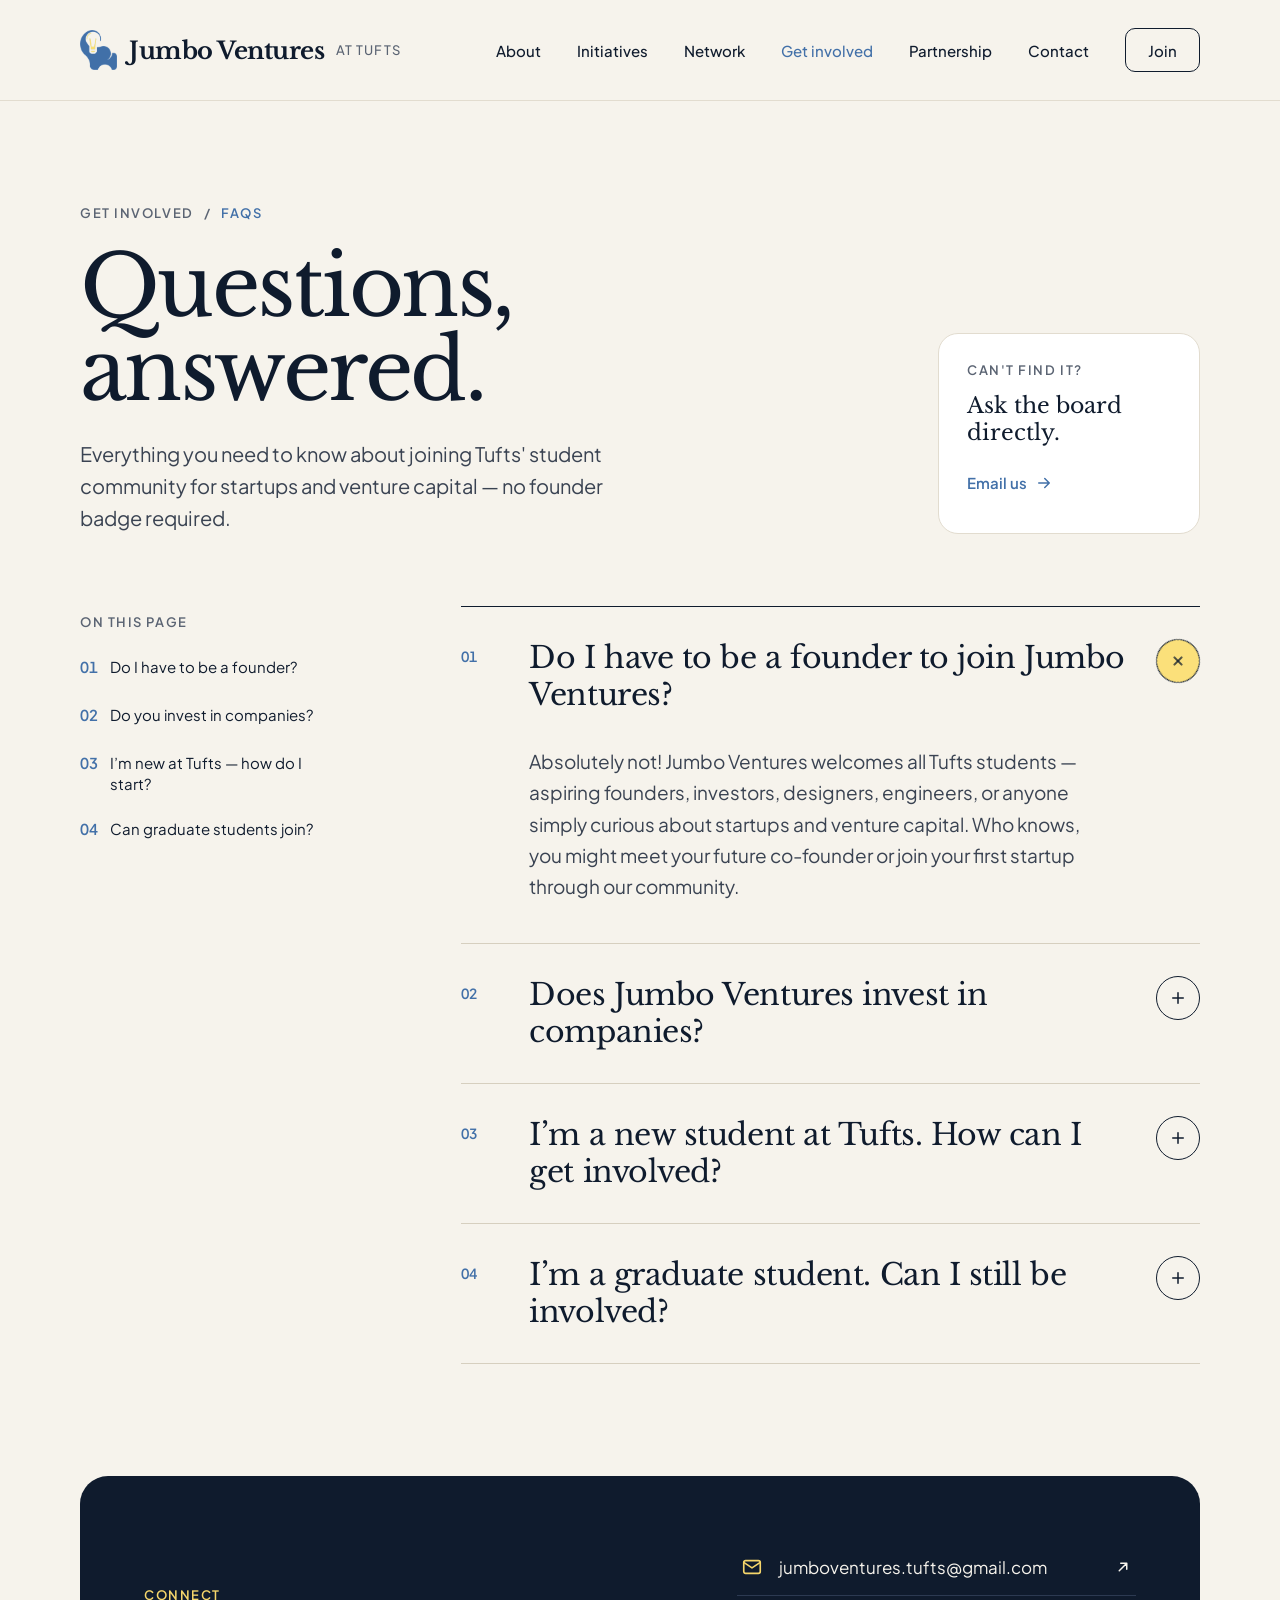
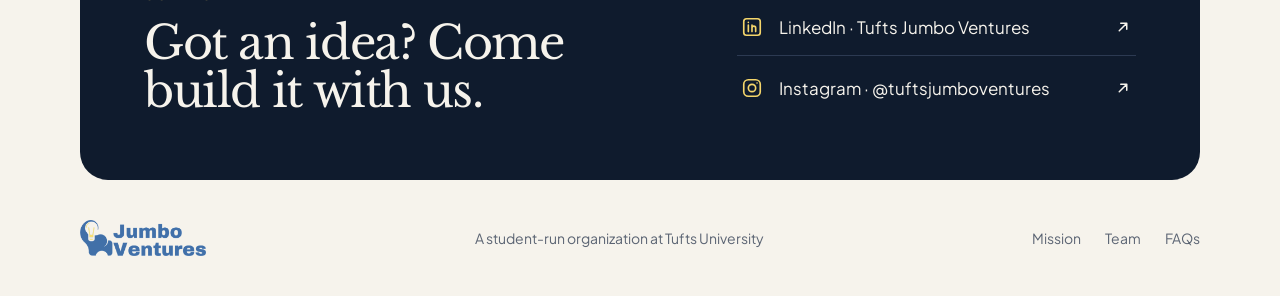
==== faq.html @ 6f0d740e "Launch redesigned Jumbo Ventures site Animated home page with the Tufts landscape hero, FAQ page and" ====
<!doctype html>
<html lang="en">
<head>
<meta charset="utf-8">
<meta name="viewport" content="width=device-width, initial-scale=1">
<title>FAQs — Jumbo Ventures</title>
<meta name="description" content="Answers to common questions about joining Jumbo Ventures at Tufts.">
<link rel="icon" type="image/png" href="assets/jv-mark.png">
<link rel="preconnect" href="https://fonts.googleapis.com">
<link rel="preconnect" href="https://fonts.gstatic.com" crossorigin>
<link rel="stylesheet" href="https://fonts.googleapis.com/css2?family=Libre+Baskerville:ital,wght@0,400;0,700;1,400&family=Plus+Jakarta+Sans:wght@400;500;600;700&display=swap">
<link rel="stylesheet" href="assets/styles.css">
</head>
<body>

<header class="site-header ruled">
<a class="brand" href="index.html"><img src="assets/jv-mark.png" alt="" width="37" height="40"><span class="brand-name">Jumbo Ventures</span><span class="brand-tag">at Tufts</span></a>
<button class="menu-btn" type="button" aria-label="Menu" aria-expanded="false" aria-controls="site-nav"><svg width="20" height="20" viewBox="0 0 24 24" fill="none" stroke="currentColor" stroke-width="2" stroke-linecap="round" aria-hidden="true"><path d="M4 8h16M4 16h16"/></svg></button>
<nav class="nav" id="site-nav" aria-label="Primary">
<a href="https://www.jumboventurestufts.org/about/mission">About</a>
<a href="https://www.jumboventurestufts.org/initatives/fireside-chats">Initiatives</a>
<a href="network.html">Network</a>
<a href="faq.html" aria-current="page">Get involved</a>
<a href="https://www.jumboventurestufts.org/partnership/partnering-with-jumbo-ventures">Partnership</a>
<a href="#connect">Contact</a>
<a class="nav-cta" href="index.html#paths">Join</a>
</nav>
</header>

<main>
<section class="page-hero">
<div>
<div class="eyebrow crumbs"><span>Get involved</span><span aria-hidden="true">/</span><span class="here">FAQs</span></div>
<h1 class="display">Questions,<br>answered.</h1>
<p class="lede" style="max-width: 560px; font-size: 20px;">Everything you need to know about joining Tufts' student community for startups and venture capital — no founder badge required.</p>
</div>
<aside class="ask-card">
<div class="eyebrow">Can't find it?</div>
<div class="t">Ask the board directly.</div>
<a href="mailto:jumboventures.tufts@gmail.com">Email us <svg width="18" height="18" viewBox="0 0 24 24" fill="none" stroke="currentColor" stroke-width="2" stroke-linecap="round" stroke-linejoin="round" aria-hidden="true"><path d="M5 12h14M13 6l6 6-6 6"/></svg></a>
</aside>
</section>

<section class="faq-grid" aria-label="Frequently asked questions">
<nav class="faq-toc" aria-label="Questions on this page">
<div class="eyebrow" style="padding-bottom: 12px;">On this page</div>
<button type="button"><span>01</span><span>Do I have to be a founder?</span></button>
<button type="button"><span>02</span><span>Do you invest in companies?</span></button>
<button type="button"><span>03</span><span>I’m new at Tufts — how do I start?</span></button>
<button type="button"><span>04</span><span>Can graduate students join?</span></button>
</nav>
<div class="faq-list">
<div class="faq-item is-open">
<h2 style="margin:0;font-size:inherit;font-weight:inherit;"><button class="faq-q" type="button" aria-expanded="true" aria-controls="faq-a-0" id="faq-q-0"><span class="n">01</span><span class="q">Do I have to be a founder to join Jumbo Ventures?</span><span class="icon"><svg width="18" height="18" viewBox="0 0 24 24" fill="none" stroke="currentColor" stroke-width="2" stroke-linecap="round" aria-hidden="true"><path d="M12 5v14M5 12h14"/></svg></span></button></h2>
<div class="faq-a" id="faq-a-0" role="region" aria-labelledby="faq-q-0"><div><p>Absolutely not! Jumbo Ventures welcomes all Tufts students — aspiring founders, investors, designers, engineers, or anyone simply curious about startups and venture capital. Who knows, you might meet your future co-founder or join your first startup through our community.</p></div></div>
</div>
<div class="faq-item">
<h2 style="margin:0;font-size:inherit;font-weight:inherit;"><button class="faq-q" type="button" aria-expanded="false" aria-controls="faq-a-1" id="faq-q-1"><span class="n">02</span><span class="q">Does Jumbo Ventures invest in companies?</span><span class="icon"><svg width="18" height="18" viewBox="0 0 24 24" fill="none" stroke="currentColor" stroke-width="2" stroke-linecap="round" aria-hidden="true"><path d="M12 5v14M5 12h14"/></svg></span></button></h2>
<div class="faq-a" id="faq-a-1" role="region" aria-labelledby="faq-q-1"><div><p>No, we don’t directly invest in startups. Jumbo Ventures is a student-run organization focused on education, networking, and community. We make introductions, host pitch events, and connect student founders with mentors, alumni, and potential investors. Tufts students can also access funding through the Derby Entrepreneurship Center (competitions and grants) — those aren’t affiliated with or managed by Jumbo Ventures, but we’re happy to guide you toward them.</p></div></div>
</div>
<div class="faq-item">
<h2 style="margin:0;font-size:inherit;font-weight:inherit;"><button class="faq-q" type="button" aria-expanded="false" aria-controls="faq-a-2" id="faq-q-2"><span class="n">03</span><span class="q">I’m a new student at Tufts. How can I get involved?</span><span class="icon"><svg width="18" height="18" viewBox="0 0 24 24" fill="none" stroke="currentColor" stroke-width="2" stroke-linecap="round" aria-hidden="true"><path d="M12 5v14M5 12h14"/></svg></span></button></h2>
<div class="faq-a" id="faq-a-2" role="region" aria-labelledby="faq-q-2"><div><p>We’re excited to have you! Browse our semester-long programs, upcoming events, workshops, and recruitment opportunities. Follow us on <a href="https://www.linkedin.com/company/tufts-jumbo-ventures/">LinkedIn</a> and <a href="https://www.instagram.com/tuftsjumboventures/">Instagram (@tuftsjumboventures)</a> to stay in the loop.</p></div></div>
</div>
<div class="faq-item">
<h2 style="margin:0;font-size:inherit;font-weight:inherit;"><button class="faq-q" type="button" aria-expanded="false" aria-controls="faq-a-3" id="faq-q-3"><span class="n">04</span><span class="q">I’m a graduate student. Can I still be involved?</span><span class="icon"><svg width="18" height="18" viewBox="0 0 24 24" fill="none" stroke="currentColor" stroke-width="2" stroke-linecap="round" aria-hidden="true"><path d="M12 5v14M5 12h14"/></svg></span></button></h2>
<div class="faq-a" id="faq-a-3" role="region" aria-labelledby="faq-q-3"><div><p>Jumbo Ventures primarily serves Tufts undergraduates, but we’re always open to collaborating with graduate students who are passionate about innovation and startups. If you’re interested in partnering, mentoring, or joining our programs, reach out to one of our board members directly.</p></div></div>
</div>
</div>
</section>

<section class="band" id="connect" aria-labelledby="connect-title">
<div>
<div class="eyebrow">Connect</div>
<h2 class="display" id="connect-title">Got an idea? Come build it with us.</h2>
</div>
<div>
<a href="mailto:jumboventures.tufts@gmail.com"><svg width="22" height="22" viewBox="0 0 24 24" fill="none" stroke="#F5D66B" stroke-width="1.8" stroke-linecap="round" stroke-linejoin="round" aria-hidden="true"><rect x="3" y="5" width="18" height="14" rx="2"/><path d="M3 7l9 6 9-6"/></svg><span>jumboventures.tufts@gmail.com</span><svg width="18" height="18" viewBox="0 0 24 24" fill="none" stroke="currentColor" stroke-width="2" stroke-linecap="round" stroke-linejoin="round" aria-hidden="true"><path d="M7 17L17 7M9 7h8v8"/></svg></a>
<a href="https://www.linkedin.com/company/tufts-jumbo-ventures/"><svg width="22" height="22" viewBox="0 0 24 24" fill="none" stroke="#F5D66B" stroke-width="1.8" stroke-linecap="round" stroke-linejoin="round" aria-hidden="true"><rect x="3" y="3" width="18" height="18" rx="3"/><path d="M8 10v7M8 7v.01M12 17v-4a2 2 0 0 1 4 0v4M12 10v7"/></svg><span>LinkedIn · Tufts Jumbo Ventures</span><svg width="18" height="18" viewBox="0 0 24 24" fill="none" stroke="currentColor" stroke-width="2" stroke-linecap="round" stroke-linejoin="round" aria-hidden="true"><path d="M7 17L17 7M9 7h8v8"/></svg></a>
<a href="https://www.instagram.com/tuftsjumboventures/"><svg width="22" height="22" viewBox="0 0 24 24" fill="none" stroke="#F5D66B" stroke-width="1.8" stroke-linecap="round" stroke-linejoin="round" aria-hidden="true"><rect x="3" y="3" width="18" height="18" rx="5"/><circle cx="12" cy="12" r="4"/><path d="M17.5 6.5v.01"/></svg><span>Instagram · @tuftsjumboventures</span><svg width="18" height="18" viewBox="0 0 24 24" fill="none" stroke="currentColor" stroke-width="2" stroke-linecap="round" stroke-linejoin="round" aria-hidden="true"><path d="M7 17L17 7M9 7h8v8"/></svg></a>
</div>
</section>
</main>

<footer class="site-footer">
<img src="assets/jv-logo.png" alt="Jumbo Ventures" width="126" height="36">
<span>A student-run organization at Tufts University</span>
<nav aria-label="Footer"><a href="https://www.jumboventurestufts.org/about/mission">Mission</a><a href="https://www.jumboventurestufts.org/about/team">Team</a><a href="faq.html">FAQs</a></nav>
</footer>

<script src="assets/site.js"></script>
</body>
</html>
---- assets/styles.css ----
/* Jumbo Ventures — shared styles */
:root {
  --ink: #0F1B2D;
  --ivory: #F6F3EC;
  --paper: #FFFFFF;
  --sand: #EFEBE1;
  --muted: #3A4352;
  --sub: #5B6473;
  --faint: #7A808A;
  --line: #D6CFBF;
  --line-soft: #E2DCCF;
  --accent: #4270A8;
  --accent-hover: #2F5585;
  --yellow: #FBE07A;
  --yellow-ink: #F5D66B;
  --serif: 'Libre Baskerville', Georgia, serif;
  --sans: 'Object Sans', 'Plus Jakarta Sans', system-ui, sans-serif;
  --gutter: 80px;
}
@media (max-width: 900px) { :root { --gutter: 20px; } }

*, *::before, *::after { box-sizing: border-box; }
html { scroll-behavior: smooth; }
body { margin: 0; background: var(--ivory); color: var(--ink); font-family: var(--sans); -webkit-font-smoothing: antialiased; }
a { color: var(--accent); }
a:hover { color: var(--accent-hover); }
img { display: block; max-width: 100%; }
button { font-family: inherit; }
:focus-visible { outline: 3px solid var(--accent); outline-offset: 3px; border-radius: 4px; }
.sr-only { position: absolute; width: 1px; height: 1px; overflow: hidden; clip: rect(0 0 0 0); white-space: nowrap; }

/* ---------- motion ---------- */
@keyframes jvRise { from { opacity: 0; transform: translateY(28px); } to { opacity: 1; transform: none; } }
@keyframes jvFade { from { opacity: 0; } to { opacity: 1; } }
@keyframes jvPanel { from { opacity: 0; transform: translateY(18px) scale(.985); } to { opacity: 1; transform: none; } }
@keyframes jvDraw { to { stroke-dashoffset: 0; } }
.rise { animation: jvRise .9s cubic-bezier(.2,.7,.2,1) both; }
.fade { animation: jvFade 1.4s ease both; }
.draw { stroke-dasharray: 440; stroke-dashoffset: 440; }
.panel.is-active .draw { animation: jvDraw 1.6s cubic-bezier(.4,0,.2,1) .15s forwards; }
@media (prefers-reduced-motion: reduce) {
  .rise, .fade, .panel { animation: none !important; }
  .draw { stroke-dashoffset: 0; }
  .panel.is-active .draw { animation: none; }
  html { scroll-behavior: auto; }
}

/* ---------- header ---------- */
.site-header { position: relative; z-index: 10; display: flex; align-items: center; justify-content: space-between; padding: 28px var(--gutter); }
.site-header.overlay { position: absolute; top: 0; left: 0; right: 0; }
.site-header.ruled { border-bottom: 1px solid var(--line-soft); }
.brand { display: flex; align-items: center; gap: 12px; text-decoration: none; color: var(--ink); }
.brand:hover { color: var(--ink); }
.brand img { width: 37px; height: 40px; }
.brand-name { font-family: var(--serif); font-size: 24px; font-weight: 700; letter-spacing: -0.02em; }
.brand-tag { font-size: 13px; font-weight: 500; letter-spacing: .08em; text-transform: uppercase; color: var(--sub); }
.nav { display: flex; align-items: center; gap: 36px; font-size: 15px; font-weight: 500; }
.nav a { color: var(--ink); text-decoration: none; }
.nav a:hover { color: var(--accent); }
.nav a[aria-current="page"] { color: var(--accent); }
.nav .nav-cta { display: inline-flex; align-items: center; min-height: 44px; padding: 0 22px; border-radius: 10px; border: 1px solid var(--ink); }
.menu-btn { display: none; align-items: center; justify-content: center; width: 44px; height: 44px; border: 1px solid var(--ink); border-radius: 10px; background: transparent; color: var(--ink); cursor: pointer; }
@media (max-width: 900px) {
  .site-header { padding: 16px var(--gutter); }
  .brand img { width: 30px; height: 33px; }
  .brand-name { font-size: 19px; }
  .brand-tag { display: none; }
  .menu-btn { display: flex; }
  .nav { display: none; position: absolute; top: 100%; left: var(--gutter); right: var(--gutter); flex-direction: column; align-items: stretch; gap: 0; padding: 8px 20px; background: var(--paper); border: 1px solid var(--line-soft); border-radius: 16px; box-shadow: 0 18px 40px rgba(15,27,45,.12); }
  .nav.is-open { display: flex; }
  .nav a { display: flex; align-items: center; min-height: 48px; border-bottom: 1px solid var(--line-soft); }
  .nav a:last-child { border-bottom: none; }
  .nav .nav-cta { border: none; padding: 0; border-radius: 0; }
}

/* ---------- common type ---------- */
.eyebrow { font-size: 13px; font-weight: 600; letter-spacing: .12em; text-transform: uppercase; color: var(--sub); }
.display { margin: 0; font-family: var(--serif); font-weight: 400; letter-spacing: -0.03em; line-height: 1.05; }
.h2 { font-size: clamp(38px, 4.4vw, 64px); }
.lede { margin: 0; font-size: 18px; line-height: 1.6; color: var(--muted); }
.btn { display: inline-flex; align-items: center; gap: 10px; min-height: 52px; padding: 0 26px; border-radius: 10px; font-size: 16px; font-weight: 600; text-decoration: none; }
.btn-dark { background: var(--ink); color: var(--ivory); }
.btn-dark:hover { color: var(--ivory); background: #1D2C44; }
.btn-ghost { border: 1px solid var(--ink); color: var(--ink); background: rgba(246,243,236,.7); }
.btn-ghost:hover { color: var(--ink); background: var(--paper); }
.section { padding: 112px var(--gutter); }
.section-head { display: grid; grid-template-columns: repeat(12, minmax(0, 1fr)); column-gap: 24px; align-items: end; margin-bottom: 56px; }
.section-head > :first-child { grid-column: span 7; display: flex; flex-direction: column; gap: 18px; }
.section-head > :last-child { grid-column: 9 / span 4; display: flex; flex-direction: column; align-items: flex-start; gap: 20px; }
@media (max-width: 900px) {
  .section { padding: 72px var(--gutter); }
  .section-head { display: flex; flex-direction: column; align-items: stretch; gap: 20px; margin-bottom: 36px; }
}

/* ---------- hero ---------- */
.hero { position: relative; overflow: hidden; background: #F7F3EA; }
.hero-stage { position: relative; width: 1440px; height: 1000px; transform-origin: 0 0; }
.scene-wrap { position: absolute; inset: 0; }
#scene { position: absolute; left: 0; top: 0; width: 1440px; height: 1000px; display: block; }
.hero-copy { position: absolute; left: 0; top: 0; width: 1440px; padding-top: 148px; display: flex; flex-direction: column; align-items: center; gap: 26px; text-align: center; }
.hero-eyebrow { display: inline-flex; align-items: center; gap: 10px; font-size: 14px; font-weight: 600; letter-spacing: .06em; text-transform: uppercase; color: var(--muted); }
.hero-eyebrow .dot { width: 8px; height: 8px; border-radius: 50%; background: #F2C94C; box-shadow: 0 0 0 3px rgba(251,224,122,.45); }
.hero h1 { margin: 0; font-family: var(--serif); font-size: 100px; line-height: 1; font-weight: 400; letter-spacing: -0.035em; }
.hero h1 .word { display: inline-block; }
.big { font-style: italic; color: var(--accent); padding: 0 .08em; background: linear-gradient(to bottom, transparent 58%, rgba(251,224,122,.75) 58%, rgba(251,224,122,.75) 88%, transparent 88%); }
.roller { display: inline-block; vertical-align: top; height: 1.14em; overflow: hidden; -webkit-mask-image: linear-gradient(to bottom, transparent 0, #000 7%, #000 93%, transparent 100%); mask-image: linear-gradient(to bottom, transparent 0, #000 7%, #000 93%, transparent 100%); }
.roller-track { display: flex; flex-direction: column; align-items: center; transition: transform .75s cubic-bezier(.7,0,.2,1); }
.roller-track.snap { transition: none; }
.roller-track span { display: block; height: 1.14em; line-height: 1.14em; white-space: nowrap; }
.hero-sub { margin: 0; max-width: 720px; font-size: 26px; line-height: 1.4; font-weight: 600; letter-spacing: -0.01em; color: var(--accent); }
.cta-row { display: flex; gap: 14px; }
@media (max-width: 899px) {
  .hero-stage { width: auto; height: auto; transform: none !important; display: flex; flex-direction: column; }
  .scene-wrap { order: 2; }
  .hero { height: auto !important; }
  .hero-copy { position: relative; width: auto; padding: 116px var(--gutter) 28px; gap: 20px; }
  .hero h1 { font-size: clamp(40px, 11vw, 56px); }
  .hero-eyebrow { font-size: 12px; }
  .hero-sub { font-size: 19px; }
  .cta-row { flex-direction: column; align-self: stretch; }
  .cta-row .btn { justify-content: center; }
  .scene-wrap { position: relative; inset: auto; aspect-ratio: 1440 / 470; overflow: hidden; }
  #scene { top: auto; bottom: 0; width: 100%; height: auto; aspect-ratio: 1440 / 1000; }
}

/* ---------- paths (tabs) ---------- */
.paths-grid { display: grid; grid-template-columns: repeat(12, minmax(0, 1fr)); column-gap: 24px; min-height: 560px; }
.path-list { grid-column: span 5; display: flex; flex-direction: column; border-top: 1px solid var(--ink); }
.path-row { position: relative; flex-grow: 1; display: flex; align-items: center; gap: 22px; padding: 24px 0; border: none; border-bottom: 1px solid var(--line); background: none; text-align: left; cursor: pointer; color: var(--faint); }
.path-row .num { width: 28px; flex-shrink: 0; font-size: 14px; font-weight: 600; font-variant-numeric: tabular-nums; }
.path-row .labels { flex-grow: 1; display: flex; flex-direction: column; gap: 8px; }
.path-row .who { font-size: 12px; font-weight: 600; letter-spacing: .12em; text-transform: uppercase; color: var(--sub); }
.path-row .title { font-family: var(--serif); font-size: 34px; line-height: 1.05; letter-spacing: -0.02em; transition: font-size .35s ease, color .3s ease; }
.path-row .arrow { display: flex; align-items: center; justify-content: center; width: 44px; height: 44px; flex-shrink: 0; opacity: 0; transform: translateX(-12px); transition: transform .35s ease, opacity .35s ease; color: var(--ink); }
.path-row .bar { position: absolute; left: 0; right: 0; bottom: -1px; height: 3px; background: var(--accent); transform: scaleX(0); transform-origin: left center; transition: transform .55s cubic-bezier(.2,.7,.2,1); }
.path-row:hover .title { color: var(--ink); }
.path-row.is-active { color: var(--ink); }
.path-row.is-active .num { color: var(--accent); }
.path-row.is-active .title { font-size: 48px; }
.path-row.is-active .arrow { opacity: 1; transform: none; }
.path-row.is-active .bar { transform: scaleX(1); }
.path-panels { grid-column: 7 / span 6; position: relative; }
.panel { display: none; position: relative; height: 100%; min-height: 560px; overflow: hidden; flex-direction: column; gap: 22px; padding: 48px 52px; border-radius: 28px 28px 28px 4px; }
.panel.is-active { display: flex; animation: jvPanel .6s cubic-bezier(.2,.7,.2,1) both; }
.panel .bignum { position: absolute; right: 28px; top: -34px; font-family: var(--serif); font-size: 240px; line-height: 1; pointer-events: none; }
.panel .art { position: absolute; right: 40px; bottom: 44px; }
.panel .kicker { position: relative; font-size: 13px; font-weight: 600; letter-spacing: .12em; text-transform: uppercase; }
.panel h3 { position: relative; margin: 0; max-width: 520px; font-family: var(--serif); font-size: 42px; line-height: 1.08; font-weight: 400; letter-spacing: -0.02em; }
.panel p { position: relative; margin: 0; max-width: 480px; font-size: 18px; line-height: 1.6; }
.panel ul { position: relative; margin: 0; padding: 0; list-style: none; max-width: 380px; }
.panel li { display: flex; align-items: baseline; gap: 18px; padding: 14px 0; border-top: 1px solid; font-size: 18px; line-height: 1.4; }
.panel li span { font-size: 13px; font-weight: 600; font-variant-numeric: tabular-nums; }
.panel .btn { position: relative; margin-top: auto; align-self: flex-start; }
.panel-0 { background: var(--ink); color: var(--ivory); }
.panel-0 .kicker, .panel-0 li span { color: var(--yellow-ink); }
.panel-0 li { border-color: #2C3A52; }
.panel-0 .bignum { color: rgba(246,243,236,.06); }
.panel-0 .btn { background: var(--yellow); color: var(--ink); }
.panel-1 { background: var(--yellow); color: var(--ink); }
.panel-1 .kicker, .panel-1 li span { color: #6B5510; }
.panel-1 li { border-color: rgba(15,27,45,.18); }
.panel-1 .bignum { color: rgba(15,27,45,.07); }
.panel-1 .btn { background: var(--ink); color: var(--ivory); }
.panel-2 { background: var(--accent); color: #FFFFFF; }
.panel-2 .kicker, .panel-2 li span { color: var(--yellow); }
.panel-2 li { border-color: rgba(255,255,255,.25); }
.panel-2 .bignum { color: rgba(255,255,255,.08); }
.panel-2 .btn { background: #FFFFFF; color: var(--ink); }
@media (max-width: 900px) {
  .paths-grid { display: flex; flex-direction: column; gap: 24px; min-height: 0; }
  .path-row { padding: 18px 0; }
  .path-row .title { font-size: 24px; }
  .path-row.is-active .title { font-size: 30px; }
  .panel { min-height: 0; padding: 32px 24px; }
  .panel .bignum { font-size: 150px; top: -20px; }
  .panel .art { display: none; }
  .panel h3 { font-size: 30px; }
}

/* ---------- network teaser ---------- */
.network-cols { display: grid; grid-template-columns: repeat(3, minmax(0, 1fr)); border-top: 1px solid var(--ink); padding-top: 40px; }
.network-col { display: flex; flex-direction: column; gap: 18px; padding: 8px 40px; color: var(--ink); text-decoration: none; }
.network-col:first-child { padding-left: 0; }
.network-col + .network-col { border-left: 1px solid var(--line); }
.network-col:hover { color: var(--ink); }
.network-col .n { font-family: var(--serif); font-size: 72px; line-height: 1; color: var(--accent); }
.network-col .name { font-family: var(--serif); font-size: 32px; line-height: 1.15; letter-spacing: -0.02em; }
.network-col .desc { font-size: 17px; line-height: 1.6; color: var(--muted); }
.network-col .more { display: inline-flex; align-items: center; gap: 8px; min-height: 44px; font-size: 15px; font-weight: 600; color: var(--accent); }
.network-col:hover .more svg { transform: translateX(4px); }
.network-col .more svg { transition: transform .25s ease; }
@media (max-width: 900px) {
  .network-cols { grid-template-columns: 1fr; padding-top: 0; }
  .network-col, .network-col:first-child { padding: 28px 0; }
  .network-col + .network-col { border-left: none; border-top: 1px solid var(--line); }
  .network-col .n { font-size: 52px; }
}

/* ---------- contact band + footer ---------- */
.band { margin: 0 var(--gutter); padding: 64px; border-radius: 28px; background: var(--ink); color: var(--ivory); display: grid; grid-template-columns: repeat(12, minmax(0, 1fr)); column-gap: 24px; align-items: end; }
.band > :first-child { grid-column: span 6; display: flex; flex-direction: column; gap: 16px; }
.band > :last-child { grid-column: 8 / span 5; display: flex; flex-direction: column; gap: 4px; }
.band .eyebrow { color: var(--yellow-ink); }
.band h2 { font-size: clamp(32px, 3.6vw, 52px); }
.band a { display: flex; align-items: center; gap: 16px; min-height: 56px; padding: 0 4px; border-bottom: 1px solid #2C3A52; color: var(--ivory); text-decoration: none; font-size: 17px; }
.band a:last-child { border-bottom: none; }
.band a:hover { color: var(--yellow); }
.band a span { flex-grow: 1; }
@media (max-width: 900px) {
  .band { display: flex; flex-direction: column; align-items: stretch; gap: 24px; padding: 32px 24px; border-radius: 22px; }
  .band a { font-size: 15px; }
}
.site-footer { display: flex; align-items: center; justify-content: space-between; gap: 24px; padding: 40px var(--gutter); font-size: 14px; color: var(--sub); }
.site-footer img { width: 126px; height: 36px; }
.site-footer nav { display: flex; gap: 24px; }
.site-footer nav a { color: var(--sub); text-decoration: none; }
.site-footer nav a:hover { color: var(--ink); }
@media (max-width: 900px) { .site-footer { flex-direction: column; align-items: flex-start; } }
.spacer-top { height: 112px; }
@media (max-width: 900px) { .spacer-top { height: 72px; } }

/* ---------- FAQ page ---------- */
.page-hero { display: grid; grid-template-columns: repeat(12, minmax(0, 1fr)); column-gap: 24px; padding: 104px var(--gutter) 72px; }
.page-hero > :first-child { grid-column: span 8; display: flex; flex-direction: column; gap: 24px; }
.page-hero h1 { font-size: clamp(52px, 6.6vw, 96px); line-height: 1; }
.crumbs { display: flex; align-items: center; gap: 10px; }
.crumbs .here { color: var(--accent); }
.ask-card { grid-column: 10 / span 3; align-self: end; display: flex; flex-direction: column; gap: 14px; padding: 28px; border-radius: 20px; background: var(--paper); border: 1px solid var(--line-soft); }
.ask-card .t { font-family: var(--serif); font-size: 22px; line-height: 1.25; }
.ask-card a { display: inline-flex; align-items: center; gap: 8px; min-height: 44px; font-size: 15px; font-weight: 600; text-decoration: none; }
.faq-grid { display: grid; grid-template-columns: repeat(12, minmax(0, 1fr)); column-gap: 24px; padding: 0 var(--gutter) 112px; }
.faq-toc { grid-column: span 3; display: flex; flex-direction: column; gap: 4px; padding-top: 8px; position: sticky; top: 24px; align-self: start; }
.faq-toc button { display: flex; align-items: flex-start; gap: 12px; min-height: 44px; padding: 10px 0; border: none; background: none; text-align: left; cursor: pointer; font-size: 15px; line-height: 1.4; color: var(--ink); }
.faq-toc button span:first-child { font-variant-numeric: tabular-nums; font-weight: 600; color: var(--accent); }
.faq-toc button:hover span:last-child { text-decoration: underline; }
.faq-list { grid-column: 5 / span 8; border-top: 1px solid var(--ink); }
.faq-item { border-bottom: 1px solid var(--line); }
.faq-q { display: flex; align-items: flex-start; gap: 28px; width: 100%; padding: 32px 0; border: none; background: none; text-align: left; cursor: pointer; color: var(--ink); }
.faq-q .n { width: 40px; flex-shrink: 0; padding-top: 8px; font-size: 14px; font-weight: 600; font-variant-numeric: tabular-nums; color: var(--accent); }
.faq-q .q { flex-grow: 1; font-family: var(--serif); font-size: 30px; line-height: 1.25; letter-spacing: -0.015em; }
.faq-q .icon { display: flex; align-items: center; justify-content: center; width: 44px; height: 44px; flex-shrink: 0; border-radius: 50%; border: 1px solid var(--ink); transition: transform .3s ease, background .3s ease; }
.faq-q[aria-expanded="true"] .icon { transform: rotate(45deg); background: var(--yellow); }
.faq-a { display: grid; grid-template-rows: 0fr; transition: grid-template-rows .4s cubic-bezier(.2,.7,.2,1); }
.faq-a > div { overflow: hidden; }
.faq-a p { margin: 0; max-width: 720px; padding: 0 72px 40px 68px; font-size: 19px; line-height: 1.65; color: var(--muted); }
.faq-item.is-open .faq-a { grid-template-rows: 1fr; }
@media (max-width: 900px) {
  .page-hero { display: flex; flex-direction: column; gap: 32px; padding: 48px var(--gutter) 40px; }
  .faq-grid { display: block; padding-bottom: 72px; }
  .faq-toc { display: none; }
  .faq-q { gap: 14px; padding: 22px 0; }
  .faq-q .n { width: 22px; padding-top: 5px; font-size: 13px; }
  .faq-q .q { font-size: 21px; }
  .faq-q .icon { width: 36px; height: 36px; }
  .faq-a p { padding: 0 0 28px 36px; font-size: 16px; }
}

/* ---------- network page ---------- */
.placeholder { margin: 0 var(--gutter); min-height: 520px; border: 1.5px dashed var(--line); border-radius: 20px; display: flex; align-items: center; justify-content: center; color: var(--faint); font-size: 15px; }
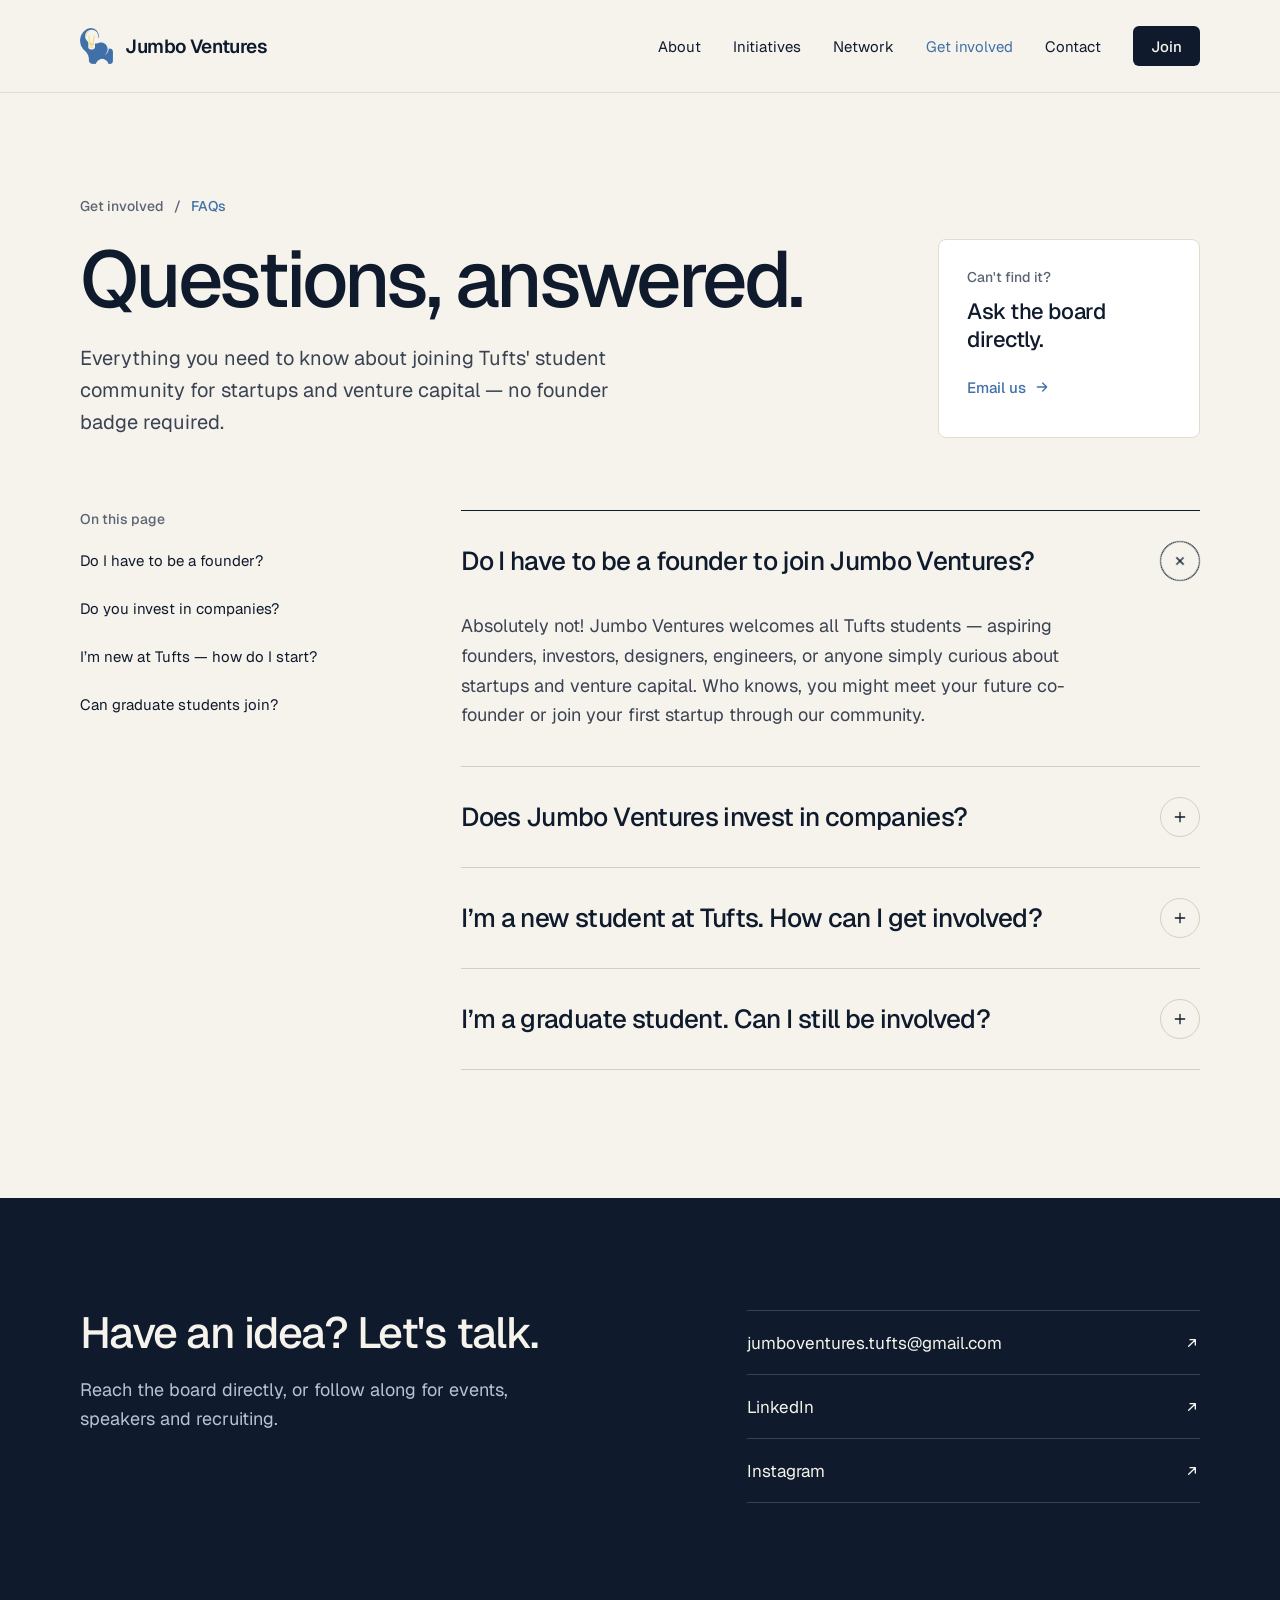
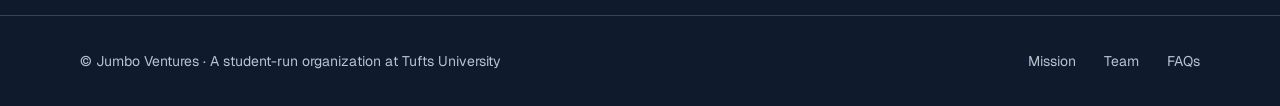
==== commit 83242c50: "Restyle site with a cleaner, more professional layout Left-aligned hero, Geist type, tabbed get-invo" ====
--- a/faq.html
+++ b/faq.html
@@ -5,86 +5,79 @@
 <meta name="viewport" content="width=device-width, initial-scale=1">
 <title>FAQs — Jumbo Ventures</title>
 <meta name="description" content="Answers to common questions about joining Jumbo Ventures at Tufts.">
+<meta property="og:title" content="FAQs — Jumbo Ventures">
+<meta property="og:description" content="Answers to common questions about joining Jumbo Ventures at Tufts.">
 <link rel="icon" type="image/png" href="assets/jv-mark.png">
 <link rel="preconnect" href="https://fonts.googleapis.com">
 <link rel="preconnect" href="https://fonts.gstatic.com" crossorigin>
-<link rel="stylesheet" href="https://fonts.googleapis.com/css2?family=Libre+Baskerville:ital,wght@0,400;0,700;1,400&family=Plus+Jakarta+Sans:wght@400;500;600;700&display=swap">
+<link rel="stylesheet" href="https://fonts.googleapis.com/css2?family=Geist:wght@300..700&display=swap">
 <link rel="stylesheet" href="assets/styles.css">
 </head>
 <body>
 
 <header class="site-header ruled">
-<a class="brand" href="index.html"><img src="assets/jv-mark.png" alt="" width="37" height="40"><span class="brand-name">Jumbo Ventures</span><span class="brand-tag">at Tufts</span></a>
+<a class="brand" href="index.html"><img src="assets/jv-mark.png" alt="" width="33" height="36"><span class="brand-name">Jumbo Ventures</span></a>
 <button class="menu-btn" type="button" aria-label="Menu" aria-expanded="false" aria-controls="site-nav"><svg width="20" height="20" viewBox="0 0 24 24" fill="none" stroke="currentColor" stroke-width="2" stroke-linecap="round" aria-hidden="true"><path d="M4 8h16M4 16h16"/></svg></button>
 <nav class="nav" id="site-nav" aria-label="Primary">
 <a href="https://www.jumboventurestufts.org/about/mission">About</a>
 <a href="https://www.jumboventurestufts.org/initatives/fireside-chats">Initiatives</a>
 <a href="network.html">Network</a>
 <a href="faq.html" aria-current="page">Get involved</a>
-<a href="https://www.jumboventurestufts.org/partnership/partnering-with-jumbo-ventures">Partnership</a>
-<a href="#connect">Contact</a>
+<a href="#contact">Contact</a>
 <a class="nav-cta" href="index.html#paths">Join</a>
 </nav>
 </header>
 
 <main>
-<section class="page-hero">
+<section class="page-hero grid12">
 <div>
-<div class="eyebrow crumbs"><span>Get involved</span><span aria-hidden="true">/</span><span class="here">FAQs</span></div>
-<h1 class="display">Questions,<br>answered.</h1>
+<div class="crumbs"><span>Get involved</span><span aria-hidden="true">/</span><span class="here">FAQs</span></div>
+<h1>Questions, answered.</h1>
 <p class="lede" style="max-width: 560px; font-size: 20px;">Everything you need to know about joining Tufts' student community for startups and venture capital — no founder badge required.</p>
 </div>
-<aside class="ask-card">
-<div class="eyebrow">Can't find it?</div>
-<div class="t">Ask the board directly.</div>
-<a href="mailto:jumboventures.tufts@gmail.com">Email us <svg width="18" height="18" viewBox="0 0 24 24" fill="none" stroke="currentColor" stroke-width="2" stroke-linecap="round" stroke-linejoin="round" aria-hidden="true"><path d="M5 12h14M13 6l6 6-6 6"/></svg></a>
-</aside>
+<aside class="ask-card"><span class="k">Can't find it?</span><span class="t">Ask the board directly.</span><a href="mailto:jumboventures.tufts@gmail.com">Email us <svg width="16" height="16" viewBox="0 0 24 24" fill="none" stroke="currentColor" stroke-width="2" stroke-linecap="round" stroke-linejoin="round" aria-hidden="true"><path d="M5 12h14M13 6l6 6-6 6"/></svg></a></aside>
 </section>
-
-<section class="faq-grid" aria-label="Frequently asked questions">
-<nav class="faq-toc" aria-label="Questions on this page">
-<div class="eyebrow" style="padding-bottom: 12px;">On this page</div>
-<button type="button"><span>01</span><span>Do I have to be a founder?</span></button>
-<button type="button"><span>02</span><span>Do you invest in companies?</span></button>
-<button type="button"><span>03</span><span>I’m new at Tufts — how do I start?</span></button>
-<button type="button"><span>04</span><span>Can graduate students join?</span></button>
+<section class="faq-grid grid12" aria-label="Frequently asked questions">
+<nav class="faq-toc" aria-label="Questions on this page"><span class="k">On this page</span>
+<button type="button">Do I have to be a founder?</button>
+<button type="button">Do you invest in companies?</button>
+<button type="button">I’m new at Tufts — how do I start?</button>
+<button type="button">Can graduate students join?</button>
 </nav>
 <div class="faq-list">
 <div class="faq-item is-open">
-<h2 style="margin:0;font-size:inherit;font-weight:inherit;"><button class="faq-q" type="button" aria-expanded="true" aria-controls="faq-a-0" id="faq-q-0"><span class="n">01</span><span class="q">Do I have to be a founder to join Jumbo Ventures?</span><span class="icon"><svg width="18" height="18" viewBox="0 0 24 24" fill="none" stroke="currentColor" stroke-width="2" stroke-linecap="round" aria-hidden="true"><path d="M12 5v14M5 12h14"/></svg></span></button></h2>
+<h2 style="margin:0;font:inherit;"><button class="faq-q" type="button" aria-expanded="true" aria-controls="faq-a-0" id="faq-q-0"><span class="q">Do I have to be a founder to join Jumbo Ventures?</span><span class="icon"><svg width="16" height="16" viewBox="0 0 24 24" fill="none" stroke="currentColor" stroke-width="2" stroke-linecap="round" aria-hidden="true"><path d="M12 5v14M5 12h14"/></svg></span></button></h2>
 <div class="faq-a" id="faq-a-0" role="region" aria-labelledby="faq-q-0"><div><p>Absolutely not! Jumbo Ventures welcomes all Tufts students — aspiring founders, investors, designers, engineers, or anyone simply curious about startups and venture capital. Who knows, you might meet your future co-founder or join your first startup through our community.</p></div></div>
 </div>
 <div class="faq-item">
-<h2 style="margin:0;font-size:inherit;font-weight:inherit;"><button class="faq-q" type="button" aria-expanded="false" aria-controls="faq-a-1" id="faq-q-1"><span class="n">02</span><span class="q">Does Jumbo Ventures invest in companies?</span><span class="icon"><svg width="18" height="18" viewBox="0 0 24 24" fill="none" stroke="currentColor" stroke-width="2" stroke-linecap="round" aria-hidden="true"><path d="M12 5v14M5 12h14"/></svg></span></button></h2>
+<h2 style="margin:0;font:inherit;"><button class="faq-q" type="button" aria-expanded="false" aria-controls="faq-a-1" id="faq-q-1"><span class="q">Does Jumbo Ventures invest in companies?</span><span class="icon"><svg width="16" height="16" viewBox="0 0 24 24" fill="none" stroke="currentColor" stroke-width="2" stroke-linecap="round" aria-hidden="true"><path d="M12 5v14M5 12h14"/></svg></span></button></h2>
 <div class="faq-a" id="faq-a-1" role="region" aria-labelledby="faq-q-1"><div><p>No, we don’t directly invest in startups. Jumbo Ventures is a student-run organization focused on education, networking, and community. We make introductions, host pitch events, and connect student founders with mentors, alumni, and potential investors. Tufts students can also access funding through the Derby Entrepreneurship Center (competitions and grants) — those aren’t affiliated with or managed by Jumbo Ventures, but we’re happy to guide you toward them.</p></div></div>
 </div>
 <div class="faq-item">
-<h2 style="margin:0;font-size:inherit;font-weight:inherit;"><button class="faq-q" type="button" aria-expanded="false" aria-controls="faq-a-2" id="faq-q-2"><span class="n">03</span><span class="q">I’m a new student at Tufts. How can I get involved?</span><span class="icon"><svg width="18" height="18" viewBox="0 0 24 24" fill="none" stroke="currentColor" stroke-width="2" stroke-linecap="round" aria-hidden="true"><path d="M12 5v14M5 12h14"/></svg></span></button></h2>
+<h2 style="margin:0;font:inherit;"><button class="faq-q" type="button" aria-expanded="false" aria-controls="faq-a-2" id="faq-q-2"><span class="q">I’m a new student at Tufts. How can I get involved?</span><span class="icon"><svg width="16" height="16" viewBox="0 0 24 24" fill="none" stroke="currentColor" stroke-width="2" stroke-linecap="round" aria-hidden="true"><path d="M12 5v14M5 12h14"/></svg></span></button></h2>
 <div class="faq-a" id="faq-a-2" role="region" aria-labelledby="faq-q-2"><div><p>We’re excited to have you! Browse our semester-long programs, upcoming events, workshops, and recruitment opportunities. Follow us on <a href="https://www.linkedin.com/company/tufts-jumbo-ventures/">LinkedIn</a> and <a href="https://www.instagram.com/tuftsjumboventures/">Instagram (@tuftsjumboventures)</a> to stay in the loop.</p></div></div>
 </div>
 <div class="faq-item">
-<h2 style="margin:0;font-size:inherit;font-weight:inherit;"><button class="faq-q" type="button" aria-expanded="false" aria-controls="faq-a-3" id="faq-q-3"><span class="n">04</span><span class="q">I’m a graduate student. Can I still be involved?</span><span class="icon"><svg width="18" height="18" viewBox="0 0 24 24" fill="none" stroke="currentColor" stroke-width="2" stroke-linecap="round" aria-hidden="true"><path d="M12 5v14M5 12h14"/></svg></span></button></h2>
+<h2 style="margin:0;font:inherit;"><button class="faq-q" type="button" aria-expanded="false" aria-controls="faq-a-3" id="faq-q-3"><span class="q">I’m a graduate student. Can I still be involved?</span><span class="icon"><svg width="16" height="16" viewBox="0 0 24 24" fill="none" stroke="currentColor" stroke-width="2" stroke-linecap="round" aria-hidden="true"><path d="M12 5v14M5 12h14"/></svg></span></button></h2>
 <div class="faq-a" id="faq-a-3" role="region" aria-labelledby="faq-q-3"><div><p>Jumbo Ventures primarily serves Tufts undergraduates, but we’re always open to collaborating with graduate students who are passionate about innovation and startups. If you’re interested in partnering, mentoring, or joining our programs, reach out to one of our board members directly.</p></div></div>
 </div>
 </div>
 </section>
-
-<section class="band" id="connect" aria-labelledby="connect-title">
+<section class="contact grid12" id="contact" aria-labelledby="contact-title">
 <div>
-<div class="eyebrow">Connect</div>
-<h2 class="display" id="connect-title">Got an idea? Come build it with us.</h2>
+<h2 class="h2" id="contact-title">Have an idea? Let's talk.</h2>
+<p>Reach the board directly, or follow along for events, speakers and recruiting.</p>
 </div>
-<div>
-<a href="mailto:jumboventures.tufts@gmail.com"><svg width="22" height="22" viewBox="0 0 24 24" fill="none" stroke="#F5D66B" stroke-width="1.8" stroke-linecap="round" stroke-linejoin="round" aria-hidden="true"><rect x="3" y="5" width="18" height="14" rx="2"/><path d="M3 7l9 6 9-6"/></svg><span>jumboventures.tufts@gmail.com</span><svg width="18" height="18" viewBox="0 0 24 24" fill="none" stroke="currentColor" stroke-width="2" stroke-linecap="round" stroke-linejoin="round" aria-hidden="true"><path d="M7 17L17 7M9 7h8v8"/></svg></a>
-<a href="https://www.linkedin.com/company/tufts-jumbo-ventures/"><svg width="22" height="22" viewBox="0 0 24 24" fill="none" stroke="#F5D66B" stroke-width="1.8" stroke-linecap="round" stroke-linejoin="round" aria-hidden="true"><rect x="3" y="3" width="18" height="18" rx="3"/><path d="M8 10v7M8 7v.01M12 17v-4a2 2 0 0 1 4 0v4M12 10v7"/></svg><span>LinkedIn · Tufts Jumbo Ventures</span><svg width="18" height="18" viewBox="0 0 24 24" fill="none" stroke="currentColor" stroke-width="2" stroke-linecap="round" stroke-linejoin="round" aria-hidden="true"><path d="M7 17L17 7M9 7h8v8"/></svg></a>
-<a href="https://www.instagram.com/tuftsjumboventures/"><svg width="22" height="22" viewBox="0 0 24 24" fill="none" stroke="#F5D66B" stroke-width="1.8" stroke-linecap="round" stroke-linejoin="round" aria-hidden="true"><rect x="3" y="3" width="18" height="18" rx="5"/><circle cx="12" cy="12" r="4"/><path d="M17.5 6.5v.01"/></svg><span>Instagram · @tuftsjumboventures</span><svg width="18" height="18" viewBox="0 0 24 24" fill="none" stroke="currentColor" stroke-width="2" stroke-linecap="round" stroke-linejoin="round" aria-hidden="true"><path d="M7 17L17 7M9 7h8v8"/></svg></a>
+<div class="contact-links">
+<a href="mailto:jumboventures.tufts@gmail.com"><span>jumboventures.tufts@gmail.com</span><svg width="16" height="16" viewBox="0 0 24 24" fill="none" stroke="currentColor" stroke-width="2" stroke-linecap="round" stroke-linejoin="round" aria-hidden="true"><path d="M7 17L17 7M9 7h8v8"/></svg></a>
+<a href="https://www.linkedin.com/company/tufts-jumbo-ventures/"><span>LinkedIn</span><svg width="16" height="16" viewBox="0 0 24 24" fill="none" stroke="currentColor" stroke-width="2" stroke-linecap="round" stroke-linejoin="round" aria-hidden="true"><path d="M7 17L17 7M9 7h8v8"/></svg></a>
+<a href="https://www.instagram.com/tuftsjumboventures/"><span>Instagram</span><svg width="16" height="16" viewBox="0 0 24 24" fill="none" stroke="currentColor" stroke-width="2" stroke-linecap="round" stroke-linejoin="round" aria-hidden="true"><path d="M7 17L17 7M9 7h8v8"/></svg></a>
 </div>
 </section>
 </main>
 
 <footer class="site-footer">
-<img src="assets/jv-logo.png" alt="Jumbo Ventures" width="126" height="36">
-<span>A student-run organization at Tufts University</span>
+<span>© Jumbo Ventures · A student-run organization at Tufts University</span>
 <nav aria-label="Footer"><a href="https://www.jumboventurestufts.org/about/mission">Mission</a><a href="https://www.jumboventurestufts.org/about/team">Team</a><a href="faq.html">FAQs</a></nav>
 </footer>
 
--- a/assets/styles.css
+++ b/assets/styles.css
@@ -3,25 +3,23 @@
   --ink: #0F1B2D;
   --ivory: #F6F3EC;
   --paper: #FFFFFF;
-  --sand: #EFEBE1;
   --muted: #3A4352;
   --sub: #5B6473;
-  --faint: #7A808A;
+  --faint: #6B7280;
   --line: #D6CFBF;
   --line-soft: #E2DCCF;
+  --navy-line: #33425B;
+  --navy-text: #B8C2D1;
   --accent: #4270A8;
   --accent-hover: #2F5585;
-  --yellow: #FBE07A;
-  --yellow-ink: #F5D66B;
-  --serif: 'Libre Baskerville', Georgia, serif;
-  --sans: 'Object Sans', 'Plus Jakarta Sans', system-ui, sans-serif;
+  --font: 'Geist', system-ui, -apple-system, 'Segoe UI', sans-serif;
   --gutter: 80px;
 }
 @media (max-width: 900px) { :root { --gutter: 20px; } }
 
 *, *::before, *::after { box-sizing: border-box; }
 html { scroll-behavior: smooth; }
-body { margin: 0; background: var(--ivory); color: var(--ink); font-family: var(--sans); -webkit-font-smoothing: antialiased; }
+body { margin: 0; background: var(--ivory); color: var(--ink); font-family: var(--font); -webkit-font-smoothing: antialiased; }
 a { color: var(--accent); }
 a:hover { color: var(--accent-hover); }
 img { display: block; max-width: 100%; }
@@ -30,66 +28,58 @@
 .sr-only { position: absolute; width: 1px; height: 1px; overflow: hidden; clip: rect(0 0 0 0); white-space: nowrap; }
 
 /* ---------- motion ---------- */
-@keyframes jvRise { from { opacity: 0; transform: translateY(28px); } to { opacity: 1; transform: none; } }
+@keyframes jvRise { from { opacity: 0; transform: translateY(24px); } to { opacity: 1; transform: none; } }
 @keyframes jvFade { from { opacity: 0; } to { opacity: 1; } }
-@keyframes jvPanel { from { opacity: 0; transform: translateY(18px) scale(.985); } to { opacity: 1; transform: none; } }
-@keyframes jvDraw { to { stroke-dashoffset: 0; } }
+@keyframes jvPanel { from { opacity: 0; transform: translateY(8px); } to { opacity: 1; transform: none; } }
 .rise { animation: jvRise .9s cubic-bezier(.2,.7,.2,1) both; }
 .fade { animation: jvFade 1.4s ease both; }
-.draw { stroke-dasharray: 440; stroke-dashoffset: 440; }
-.panel.is-active .draw { animation: jvDraw 1.6s cubic-bezier(.4,0,.2,1) .15s forwards; }
 @media (prefers-reduced-motion: reduce) {
   .rise, .fade, .panel { animation: none !important; }
-  .draw { stroke-dashoffset: 0; }
-  .panel.is-active .draw { animation: none; }
   html { scroll-behavior: auto; }
 }
 
+/* ---------- type + buttons ---------- */
+.h2 { margin: 0; font-size: clamp(36px, 3.7vw, 52px); line-height: 1.05; font-weight: 500; letter-spacing: -0.035em; }
+.lede { margin: 0; font-size: 18px; line-height: 1.6; color: var(--muted); }
+.btn { display: inline-flex; align-items: center; gap: 10px; min-height: 50px; padding: 0 24px; border-radius: 6px; background: var(--ink); color: var(--ivory); font-size: 16px; font-weight: 500; text-decoration: none; transition: background .2s ease; }
+.btn:hover { background: #22324C; color: var(--ivory); }
+.tlink { display: inline-flex; align-items: center; min-height: 44px; color: var(--ink); font-size: 16px; font-weight: 500; text-decoration: underline; text-decoration-thickness: 1px; text-underline-offset: 5px; }
+.tlink:hover { color: var(--ink); text-decoration-thickness: 2px; }
+.grid12 { display: grid; grid-template-columns: repeat(12, minmax(0, 1fr)); column-gap: 24px; }
+.section { padding: 128px var(--gutter); }
+.section-head { align-items: end; }
+.section-head > :first-child { grid-column: span 6; }
+.section-head > :last-child { grid-column: 8 / span 5; display: flex; flex-direction: column; align-items: flex-start; gap: 16px; }
+@media (max-width: 900px) {
+  .section { padding: 72px var(--gutter); }
+  .grid12 { display: flex; flex-direction: column; align-items: stretch; gap: 20px; }
+}
+
 /* ---------- header ---------- */
-.site-header { position: relative; z-index: 10; display: flex; align-items: center; justify-content: space-between; padding: 28px var(--gutter); }
+.site-header { position: relative; z-index: 10; display: flex; align-items: center; justify-content: space-between; padding: 26px var(--gutter); }
 .site-header.overlay { position: absolute; top: 0; left: 0; right: 0; }
 .site-header.ruled { border-bottom: 1px solid var(--line-soft); }
 .brand { display: flex; align-items: center; gap: 12px; text-decoration: none; color: var(--ink); }
 .brand:hover { color: var(--ink); }
-.brand img { width: 37px; height: 40px; }
-.brand-name { font-family: var(--serif); font-size: 24px; font-weight: 700; letter-spacing: -0.02em; }
-.brand-tag { font-size: 13px; font-weight: 500; letter-spacing: .08em; text-transform: uppercase; color: var(--sub); }
-.nav { display: flex; align-items: center; gap: 36px; font-size: 15px; font-weight: 500; }
+.brand img { width: 33px; height: 36px; }
+.brand-name { font-size: 19px; font-weight: 600; letter-spacing: -0.02em; }
+.nav { display: flex; align-items: center; gap: 32px; font-size: 15px; }
 .nav a { color: var(--ink); text-decoration: none; }
 .nav a:hover { color: var(--accent); }
 .nav a[aria-current="page"] { color: var(--accent); }
-.nav .nav-cta { display: inline-flex; align-items: center; min-height: 44px; padding: 0 22px; border-radius: 10px; border: 1px solid var(--ink); }
-.menu-btn { display: none; align-items: center; justify-content: center; width: 44px; height: 44px; border: 1px solid var(--ink); border-radius: 10px; background: transparent; color: var(--ink); cursor: pointer; }
+.nav .nav-cta { display: inline-flex; align-items: center; min-height: 40px; padding: 0 18px; border-radius: 6px; background: var(--ink); color: var(--ivory); font-weight: 500; }
+.nav .nav-cta:hover { color: var(--ivory); background: #22324C; }
+.menu-btn { display: none; align-items: center; justify-content: center; width: 44px; height: 44px; border: 1px solid var(--ink); border-radius: 6px; background: transparent; color: var(--ink); cursor: pointer; }
 @media (max-width: 900px) {
   .site-header { padding: 16px var(--gutter); }
-  .brand img { width: 30px; height: 33px; }
-  .brand-name { font-size: 19px; }
-  .brand-tag { display: none; }
+  .brand img { width: 28px; height: 31px; }
+  .brand-name { font-size: 17px; }
   .menu-btn { display: flex; }
-  .nav { display: none; position: absolute; top: 100%; left: var(--gutter); right: var(--gutter); flex-direction: column; align-items: stretch; gap: 0; padding: 8px 20px; background: var(--paper); border: 1px solid var(--line-soft); border-radius: 16px; box-shadow: 0 18px 40px rgba(15,27,45,.12); }
+  .nav { display: none; position: absolute; top: 100%; left: var(--gutter); right: var(--gutter); flex-direction: column; align-items: stretch; gap: 0; padding: 8px 20px; background: var(--paper); border: 1px solid var(--line-soft); border-radius: 8px; box-shadow: 0 18px 40px rgba(15,27,45,.12); }
   .nav.is-open { display: flex; }
   .nav a { display: flex; align-items: center; min-height: 48px; border-bottom: 1px solid var(--line-soft); }
   .nav a:last-child { border-bottom: none; }
-  .nav .nav-cta { border: none; padding: 0; border-radius: 0; }
-}
-
-/* ---------- common type ---------- */
-.eyebrow { font-size: 13px; font-weight: 600; letter-spacing: .12em; text-transform: uppercase; color: var(--sub); }
-.display { margin: 0; font-family: var(--serif); font-weight: 400; letter-spacing: -0.03em; line-height: 1.05; }
-.h2 { font-size: clamp(38px, 4.4vw, 64px); }
-.lede { margin: 0; font-size: 18px; line-height: 1.6; color: var(--muted); }
-.btn { display: inline-flex; align-items: center; gap: 10px; min-height: 52px; padding: 0 26px; border-radius: 10px; font-size: 16px; font-weight: 600; text-decoration: none; }
-.btn-dark { background: var(--ink); color: var(--ivory); }
-.btn-dark:hover { color: var(--ivory); background: #1D2C44; }
-.btn-ghost { border: 1px solid var(--ink); color: var(--ink); background: rgba(246,243,236,.7); }
-.btn-ghost:hover { color: var(--ink); background: var(--paper); }
-.section { padding: 112px var(--gutter); }
-.section-head { display: grid; grid-template-columns: repeat(12, minmax(0, 1fr)); column-gap: 24px; align-items: end; margin-bottom: 56px; }
-.section-head > :first-child { grid-column: span 7; display: flex; flex-direction: column; gap: 18px; }
-.section-head > :last-child { grid-column: 9 / span 4; display: flex; flex-direction: column; align-items: flex-start; gap: 20px; }
-@media (max-width: 900px) {
-  .section { padding: 72px var(--gutter); }
-  .section-head { display: flex; flex-direction: column; align-items: stretch; gap: 20px; margin-bottom: 36px; }
+  .nav .nav-cta { background: none; color: var(--ink); padding: 0; border-radius: 0; font-weight: 600; }
 }
 
 /* ---------- hero ---------- */
@@ -97,163 +87,121 @@
 .hero-stage { position: relative; width: 1440px; height: 1000px; transform-origin: 0 0; }
 .scene-wrap { position: absolute; inset: 0; }
 #scene { position: absolute; left: 0; top: 0; width: 1440px; height: 1000px; display: block; }
-.hero-copy { position: absolute; left: 0; top: 0; width: 1440px; padding-top: 148px; display: flex; flex-direction: column; align-items: center; gap: 26px; text-align: center; }
-.hero-eyebrow { display: inline-flex; align-items: center; gap: 10px; font-size: 14px; font-weight: 600; letter-spacing: .06em; text-transform: uppercase; color: var(--muted); }
-.hero-eyebrow .dot { width: 8px; height: 8px; border-radius: 50%; background: #F2C94C; box-shadow: 0 0 0 3px rgba(251,224,122,.45); }
-.hero h1 { margin: 0; font-family: var(--serif); font-size: 100px; line-height: 1; font-weight: 400; letter-spacing: -0.035em; }
-.hero h1 .word { display: inline-block; }
-.big { font-style: italic; color: var(--accent); padding: 0 .08em; background: linear-gradient(to bottom, transparent 58%, rgba(251,224,122,.75) 58%, rgba(251,224,122,.75) 88%, transparent 88%); }
+.hero-copy { position: absolute; left: 0; top: 0; width: 1440px; padding: 176px 80px 0; display: flex; flex-direction: column; align-items: flex-start; gap: 28px; }
+.hero h1 { margin: 0; max-width: 1100px; font-size: 92px; line-height: 1; font-weight: 500; letter-spacing: -0.045em; }
+.hero h1 .line { display: inline-block; }
 .roller { display: inline-block; vertical-align: top; height: 1.14em; overflow: hidden; -webkit-mask-image: linear-gradient(to bottom, transparent 0, #000 7%, #000 93%, transparent 100%); mask-image: linear-gradient(to bottom, transparent 0, #000 7%, #000 93%, transparent 100%); }
-.roller-track { display: flex; flex-direction: column; align-items: center; transition: transform .75s cubic-bezier(.7,0,.2,1); }
+.roller-track { display: flex; flex-direction: column; align-items: flex-start; transition: transform .75s cubic-bezier(.7,0,.2,1); }
 .roller-track.snap { transition: none; }
 .roller-track span { display: block; height: 1.14em; line-height: 1.14em; white-space: nowrap; }
-.hero-sub { margin: 0; max-width: 720px; font-size: 26px; line-height: 1.4; font-weight: 600; letter-spacing: -0.01em; color: var(--accent); }
-.cta-row { display: flex; gap: 14px; }
+.hero-sub { margin: 0; max-width: 560px; font-size: 22px; line-height: 1.45; font-weight: 500; letter-spacing: -0.01em; color: var(--accent); }
+.cta-row { display: flex; align-items: center; gap: 28px; }
 @media (max-width: 899px) {
   .hero-stage { width: auto; height: auto; transform: none !important; display: flex; flex-direction: column; }
-  .scene-wrap { order: 2; }
   .hero { height: auto !important; }
-  .hero-copy { position: relative; width: auto; padding: 116px var(--gutter) 28px; gap: 20px; }
-  .hero h1 { font-size: clamp(40px, 11vw, 56px); }
-  .hero-eyebrow { font-size: 12px; }
-  .hero-sub { font-size: 19px; }
-  .cta-row { flex-direction: column; align-self: stretch; }
-  .cta-row .btn { justify-content: center; }
-  .scene-wrap { position: relative; inset: auto; aspect-ratio: 1440 / 470; overflow: hidden; }
+  .hero-copy { position: relative; width: auto; padding: 112px var(--gutter) 28px; gap: 20px; }
+  .hero h1 { font-size: clamp(32px, 9.4vw, 56px); }
+  .hero-sub { font-size: 18px; }
+  .cta-row { gap: 20px; flex-wrap: wrap; }
+  .scene-wrap { order: 2; position: relative; inset: auto; aspect-ratio: 1440 / 470; overflow: hidden; }
   #scene { top: auto; bottom: 0; width: 100%; height: auto; aspect-ratio: 1440 / 1000; }
 }
 
-/* ---------- paths (tabs) ---------- */
-.paths-grid { display: grid; grid-template-columns: repeat(12, minmax(0, 1fr)); column-gap: 24px; min-height: 560px; }
-.path-list { grid-column: span 5; display: flex; flex-direction: column; border-top: 1px solid var(--ink); }
-.path-row { position: relative; flex-grow: 1; display: flex; align-items: center; gap: 22px; padding: 24px 0; border: none; border-bottom: 1px solid var(--line); background: none; text-align: left; cursor: pointer; color: var(--faint); }
-.path-row .num { width: 28px; flex-shrink: 0; font-size: 14px; font-weight: 600; font-variant-numeric: tabular-nums; }
-.path-row .labels { flex-grow: 1; display: flex; flex-direction: column; gap: 8px; }
-.path-row .who { font-size: 12px; font-weight: 600; letter-spacing: .12em; text-transform: uppercase; color: var(--sub); }
-.path-row .title { font-family: var(--serif); font-size: 34px; line-height: 1.05; letter-spacing: -0.02em; transition: font-size .35s ease, color .3s ease; }
-.path-row .arrow { display: flex; align-items: center; justify-content: center; width: 44px; height: 44px; flex-shrink: 0; opacity: 0; transform: translateX(-12px); transition: transform .35s ease, opacity .35s ease; color: var(--ink); }
-.path-row .bar { position: absolute; left: 0; right: 0; bottom: -1px; height: 3px; background: var(--accent); transform: scaleX(0); transform-origin: left center; transition: transform .55s cubic-bezier(.2,.7,.2,1); }
+/* ---------- get involved (tabs) ---------- */
+.tabs { margin-top: 64px; display: grid; grid-template-columns: repeat(3, minmax(0, 1fr)); column-gap: 24px; }
+.path-row { position: relative; display: flex; flex-direction: column; align-items: flex-start; gap: 8px; padding: 24px 0 28px; border: none; border-top: 1px solid var(--line); background: none; text-align: left; cursor: pointer; color: var(--faint); }
+.path-row .who { font-size: 14px; font-weight: 500; color: var(--sub); }
+.path-row .title { font-size: 26px; line-height: 1.2; font-weight: 500; letter-spacing: -0.025em; transition: color .25s ease; }
+.path-row .bar { position: absolute; left: 0; right: 0; top: -1px; height: 2px; background: var(--ink); transform: scaleX(0); transform-origin: left center; transition: transform .5s cubic-bezier(.2,.7,.2,1); }
 .path-row:hover .title { color: var(--ink); }
 .path-row.is-active { color: var(--ink); }
-.path-row.is-active .num { color: var(--accent); }
-.path-row.is-active .title { font-size: 48px; }
-.path-row.is-active .arrow { opacity: 1; transform: none; }
 .path-row.is-active .bar { transform: scaleX(1); }
-.path-panels { grid-column: 7 / span 6; position: relative; }
-.panel { display: none; position: relative; height: 100%; min-height: 560px; overflow: hidden; flex-direction: column; gap: 22px; padding: 48px 52px; border-radius: 28px 28px 28px 4px; }
-.panel.is-active { display: flex; animation: jvPanel .6s cubic-bezier(.2,.7,.2,1) both; }
-.panel .bignum { position: absolute; right: 28px; top: -34px; font-family: var(--serif); font-size: 240px; line-height: 1; pointer-events: none; }
-.panel .art { position: absolute; right: 40px; bottom: 44px; }
-.panel .kicker { position: relative; font-size: 13px; font-weight: 600; letter-spacing: .12em; text-transform: uppercase; }
-.panel h3 { position: relative; margin: 0; max-width: 520px; font-family: var(--serif); font-size: 42px; line-height: 1.08; font-weight: 400; letter-spacing: -0.02em; }
-.panel p { position: relative; margin: 0; max-width: 480px; font-size: 18px; line-height: 1.6; }
-.panel ul { position: relative; margin: 0; padding: 0; list-style: none; max-width: 380px; }
-.panel li { display: flex; align-items: baseline; gap: 18px; padding: 14px 0; border-top: 1px solid; font-size: 18px; line-height: 1.4; }
-.panel li span { font-size: 13px; font-weight: 600; font-variant-numeric: tabular-nums; }
-.panel .btn { position: relative; margin-top: auto; align-self: flex-start; }
-.panel-0 { background: var(--ink); color: var(--ivory); }
-.panel-0 .kicker, .panel-0 li span { color: var(--yellow-ink); }
-.panel-0 li { border-color: #2C3A52; }
-.panel-0 .bignum { color: rgba(246,243,236,.06); }
-.panel-0 .btn { background: var(--yellow); color: var(--ink); }
-.panel-1 { background: var(--yellow); color: var(--ink); }
-.panel-1 .kicker, .panel-1 li span { color: #6B5510; }
-.panel-1 li { border-color: rgba(15,27,45,.18); }
-.panel-1 .bignum { color: rgba(15,27,45,.07); }
-.panel-1 .btn { background: var(--ink); color: var(--ivory); }
-.panel-2 { background: var(--accent); color: #FFFFFF; }
-.panel-2 .kicker, .panel-2 li span { color: var(--yellow); }
-.panel-2 li { border-color: rgba(255,255,255,.25); }
-.panel-2 .bignum { color: rgba(255,255,255,.08); }
-.panel-2 .btn { background: #FFFFFF; color: var(--ink); }
-@media (max-width: 900px) {
-  .paths-grid { display: flex; flex-direction: column; gap: 24px; min-height: 0; }
-  .path-row { padding: 18px 0; }
-  .path-row .title { font-size: 24px; }
-  .path-row.is-active .title { font-size: 30px; }
-  .panel { min-height: 0; padding: 32px 24px; }
-  .panel .bignum { font-size: 150px; top: -20px; }
-  .panel .art { display: none; }
-  .panel h3 { font-size: 30px; }
-}
-
-/* ---------- network teaser ---------- */
-.network-cols { display: grid; grid-template-columns: repeat(3, minmax(0, 1fr)); border-top: 1px solid var(--ink); padding-top: 40px; }
-.network-col { display: flex; flex-direction: column; gap: 18px; padding: 8px 40px; color: var(--ink); text-decoration: none; }
-.network-col:first-child { padding-left: 0; }
-.network-col + .network-col { border-left: 1px solid var(--line); }
+.path-panels { min-height: 360px; }
+.panel { display: none; padding-top: 56px; }
+.panel.is-active { display: grid; animation: jvPanel .45s cubic-bezier(.2,.7,.2,1) both; }
+.panel .copy { grid-column: span 6; display: flex; flex-direction: column; align-items: flex-start; gap: 20px; }
+.panel h3 { margin: 0; font-size: 36px; line-height: 1.12; font-weight: 500; letter-spacing: -0.03em; }
+.panel p { margin: 0; max-width: 520px; font-size: 18px; line-height: 1.6; color: var(--muted); }
+.panel .btn { margin-top: 12px; min-height: 48px; padding: 0 22px; font-size: 15px; }
+.panel ul { grid-column: 8 / span 5; margin: 0; padding: 0; list-style: none; border-top: 1px solid var(--ink); }
+.panel li { padding: 18px 0; border-bottom: 1px solid var(--line-soft); font-size: 17px; }
+@media (max-width: 900px) {
+  .tabs { display: flex; flex-direction: column; margin-top: 36px; }
+  .path-row { padding: 18px 0 20px; }
+  .path-row .title { font-size: 22px; }
+  .path-panels { min-height: 0; }
+  .panel { padding-top: 28px; }
+  .panel.is-active { display: flex; flex-direction: column; gap: 32px; }
+  .panel h3 { font-size: 28px; }
+}
+
+/* ---------- network ---------- */
+.network { background: var(--paper); border-top: 1px solid var(--line-soft); border-bottom: 1px solid var(--line-soft); }
+.network-cols { margin-top: 64px; display: grid; grid-template-columns: repeat(3, minmax(0, 1fr)); column-gap: 24px; }
+.network-col { display: flex; flex-direction: column; gap: 14px; padding-top: 24px; border-top: 1px solid var(--ink); color: var(--ink); text-decoration: none; }
 .network-col:hover { color: var(--ink); }
-.network-col .n { font-family: var(--serif); font-size: 72px; line-height: 1; color: var(--accent); }
-.network-col .name { font-family: var(--serif); font-size: 32px; line-height: 1.15; letter-spacing: -0.02em; }
-.network-col .desc { font-size: 17px; line-height: 1.6; color: var(--muted); }
-.network-col .more { display: inline-flex; align-items: center; gap: 8px; min-height: 44px; font-size: 15px; font-weight: 600; color: var(--accent); }
+.network-col .name { font-size: 26px; line-height: 1.2; font-weight: 500; letter-spacing: -0.025em; }
+.network-col .desc { font-size: 16px; line-height: 1.6; color: var(--muted); }
+.network-col .more { margin-top: 6px; display: inline-flex; align-items: center; gap: 8px; min-height: 44px; font-size: 15px; font-weight: 500; color: var(--accent); }
+.network-col .more svg { transition: transform .25s ease; }
 .network-col:hover .more svg { transform: translateX(4px); }
-.network-col .more svg { transition: transform .25s ease; }
-@media (max-width: 900px) {
-  .network-cols { grid-template-columns: 1fr; padding-top: 0; }
-  .network-col, .network-col:first-child { padding: 28px 0; }
-  .network-col + .network-col { border-left: none; border-top: 1px solid var(--line); }
-  .network-col .n { font-size: 52px; }
-}
-
-/* ---------- contact band + footer ---------- */
-.band { margin: 0 var(--gutter); padding: 64px; border-radius: 28px; background: var(--ink); color: var(--ivory); display: grid; grid-template-columns: repeat(12, minmax(0, 1fr)); column-gap: 24px; align-items: end; }
-.band > :first-child { grid-column: span 6; display: flex; flex-direction: column; gap: 16px; }
-.band > :last-child { grid-column: 8 / span 5; display: flex; flex-direction: column; gap: 4px; }
-.band .eyebrow { color: var(--yellow-ink); }
-.band h2 { font-size: clamp(32px, 3.6vw, 52px); }
-.band a { display: flex; align-items: center; gap: 16px; min-height: 56px; padding: 0 4px; border-bottom: 1px solid #2C3A52; color: var(--ivory); text-decoration: none; font-size: 17px; }
-.band a:last-child { border-bottom: none; }
-.band a:hover { color: var(--yellow); }
-.band a span { flex-grow: 1; }
-@media (max-width: 900px) {
-  .band { display: flex; flex-direction: column; align-items: stretch; gap: 24px; padding: 32px 24px; border-radius: 22px; }
-  .band a { font-size: 15px; }
-}
-.site-footer { display: flex; align-items: center; justify-content: space-between; gap: 24px; padding: 40px var(--gutter); font-size: 14px; color: var(--sub); }
-.site-footer img { width: 126px; height: 36px; }
-.site-footer nav { display: flex; gap: 24px; }
-.site-footer nav a { color: var(--sub); text-decoration: none; }
-.site-footer nav a:hover { color: var(--ink); }
-@media (max-width: 900px) { .site-footer { flex-direction: column; align-items: flex-start; } }
-.spacer-top { height: 112px; }
-@media (max-width: 900px) { .spacer-top { height: 72px; } }
-
-/* ---------- FAQ page ---------- */
-.page-hero { display: grid; grid-template-columns: repeat(12, minmax(0, 1fr)); column-gap: 24px; padding: 104px var(--gutter) 72px; }
+@media (max-width: 900px) {
+  .network-cols { grid-template-columns: 1fr; row-gap: 36px; margin-top: 40px; }
+}
+
+/* ---------- contact + footer ---------- */
+.contact { padding: 112px var(--gutter); background: var(--ink); color: var(--ivory); align-items: start; }
+.contact > :first-child { grid-column: span 6; display: flex; flex-direction: column; gap: 20px; }
+.contact h2 { font-size: clamp(34px, 3.4vw, 48px); }
+.contact p { margin: 0; max-width: 440px; font-size: 18px; line-height: 1.6; color: var(--navy-text); }
+.contact-links { grid-column: 8 / span 5; display: flex; flex-direction: column; border-top: 1px solid var(--navy-line); }
+.contact-links a { display: flex; align-items: center; justify-content: space-between; gap: 16px; min-height: 64px; border-bottom: 1px solid var(--navy-line); color: var(--ivory); text-decoration: none; font-size: 17px; }
+.contact-links a:hover { color: #FFFFFF; }
+.contact-links a:hover svg { transform: translate(2px, -2px); }
+.contact-links svg { transition: transform .2s ease; }
+.site-footer { display: flex; align-items: center; justify-content: space-between; gap: 24px; padding: 36px var(--gutter); font-size: 14px; color: var(--navy-text); background: var(--ink); border-top: 1px solid var(--navy-line); }
+.site-footer nav { display: flex; gap: 28px; }
+.site-footer a { color: var(--navy-text); text-decoration: none; }
+.site-footer a:hover { color: #FFFFFF; }
+@media (max-width: 900px) {
+  .contact { padding: 72px var(--gutter); gap: 36px; }
+  .site-footer { flex-direction: column; align-items: flex-start; }
+}
+
+/* ---------- inner pages ---------- */
+.page-hero { padding: 104px var(--gutter) 72px; }
 .page-hero > :first-child { grid-column: span 8; display: flex; flex-direction: column; gap: 24px; }
-.page-hero h1 { font-size: clamp(52px, 6.6vw, 96px); line-height: 1; }
-.crumbs { display: flex; align-items: center; gap: 10px; }
+.page-hero h1 { margin: 0; font-size: clamp(48px, 6.2vw, 88px); line-height: 1; font-weight: 500; letter-spacing: -0.045em; }
+.crumbs { display: flex; align-items: center; gap: 10px; font-size: 14px; font-weight: 500; color: var(--sub); }
 .crumbs .here { color: var(--accent); }
-.ask-card { grid-column: 10 / span 3; align-self: end; display: flex; flex-direction: column; gap: 14px; padding: 28px; border-radius: 20px; background: var(--paper); border: 1px solid var(--line-soft); }
-.ask-card .t { font-family: var(--serif); font-size: 22px; line-height: 1.25; }
-.ask-card a { display: inline-flex; align-items: center; gap: 8px; min-height: 44px; font-size: 15px; font-weight: 600; text-decoration: none; }
-.faq-grid { display: grid; grid-template-columns: repeat(12, minmax(0, 1fr)); column-gap: 24px; padding: 0 var(--gutter) 112px; }
-.faq-toc { grid-column: span 3; display: flex; flex-direction: column; gap: 4px; padding-top: 8px; position: sticky; top: 24px; align-self: start; }
-.faq-toc button { display: flex; align-items: flex-start; gap: 12px; min-height: 44px; padding: 10px 0; border: none; background: none; text-align: left; cursor: pointer; font-size: 15px; line-height: 1.4; color: var(--ink); }
-.faq-toc button span:first-child { font-variant-numeric: tabular-nums; font-weight: 600; color: var(--accent); }
-.faq-toc button:hover span:last-child { text-decoration: underline; }
+.ask-card { grid-column: 10 / span 3; align-self: end; display: flex; flex-direction: column; gap: 12px; padding: 28px; border-radius: 8px; background: var(--paper); border: 1px solid var(--line-soft); }
+.ask-card .k { font-size: 14px; font-weight: 500; color: var(--sub); }
+.ask-card .t { font-size: 22px; line-height: 1.25; font-weight: 500; letter-spacing: -0.02em; }
+.ask-card a { display: inline-flex; align-items: center; gap: 8px; min-height: 44px; font-size: 15px; font-weight: 500; text-decoration: none; }
+.faq-grid { padding: 0 var(--gutter) 128px; }
+.faq-toc { grid-column: span 3; display: flex; flex-direction: column; gap: 4px; position: sticky; top: 24px; align-self: start; }
+.faq-toc .k { font-size: 14px; font-weight: 500; color: var(--sub); padding-bottom: 8px; }
+.faq-toc button { display: flex; align-items: flex-start; min-height: 44px; padding: 10px 0; border: none; background: none; text-align: left; cursor: pointer; font-size: 15px; line-height: 1.4; color: var(--ink); }
+.faq-toc button:hover { color: var(--accent); }
 .faq-list { grid-column: 5 / span 8; border-top: 1px solid var(--ink); }
 .faq-item { border-bottom: 1px solid var(--line); }
-.faq-q { display: flex; align-items: flex-start; gap: 28px; width: 100%; padding: 32px 0; border: none; background: none; text-align: left; cursor: pointer; color: var(--ink); }
-.faq-q .n { width: 40px; flex-shrink: 0; padding-top: 8px; font-size: 14px; font-weight: 600; font-variant-numeric: tabular-nums; color: var(--accent); }
-.faq-q .q { flex-grow: 1; font-family: var(--serif); font-size: 30px; line-height: 1.25; letter-spacing: -0.015em; }
-.faq-q .icon { display: flex; align-items: center; justify-content: center; width: 44px; height: 44px; flex-shrink: 0; border-radius: 50%; border: 1px solid var(--ink); transition: transform .3s ease, background .3s ease; }
-.faq-q[aria-expanded="true"] .icon { transform: rotate(45deg); background: var(--yellow); }
+.faq-q { display: flex; align-items: center; gap: 28px; width: 100%; padding: 30px 0; border: none; background: none; text-align: left; cursor: pointer; color: var(--ink); }
+.faq-q .q { flex-grow: 1; font-size: 26px; line-height: 1.25; font-weight: 500; letter-spacing: -0.025em; }
+.faq-q .icon { display: flex; align-items: center; justify-content: center; width: 40px; height: 40px; flex-shrink: 0; border-radius: 50%; border: 1px solid var(--line); transition: transform .3s ease, border-color .3s ease; }
+.faq-q:hover .icon { border-color: var(--ink); }
+.faq-q[aria-expanded="true"] .icon { transform: rotate(45deg); border-color: var(--ink); }
 .faq-a { display: grid; grid-template-rows: 0fr; transition: grid-template-rows .4s cubic-bezier(.2,.7,.2,1); }
 .faq-a > div { overflow: hidden; }
-.faq-a p { margin: 0; max-width: 720px; padding: 0 72px 40px 68px; font-size: 19px; line-height: 1.65; color: var(--muted); }
+.faq-a p { margin: 0; max-width: 720px; padding: 0 72px 36px 0; font-size: 18px; line-height: 1.65; color: var(--muted); }
 .faq-item.is-open .faq-a { grid-template-rows: 1fr; }
-@media (max-width: 900px) {
-  .page-hero { display: flex; flex-direction: column; gap: 32px; padding: 48px var(--gutter) 40px; }
-  .faq-grid { display: block; padding-bottom: 72px; }
+.placeholder { margin: 0 var(--gutter) 128px; min-height: 520px; border: 1.5px dashed var(--line); border-radius: 8px; display: flex; align-items: center; justify-content: center; color: var(--faint); font-size: 15px; }
+@media (max-width: 900px) {
+  .page-hero { padding: 48px var(--gutter) 40px; gap: 32px; }
+  .faq-grid { padding-bottom: 72px; }
   .faq-toc { display: none; }
   .faq-q { gap: 14px; padding: 22px 0; }
-  .faq-q .n { width: 22px; padding-top: 5px; font-size: 13px; }
-  .faq-q .q { font-size: 21px; }
+  .faq-q .q { font-size: 20px; }
   .faq-q .icon { width: 36px; height: 36px; }
-  .faq-a p { padding: 0 0 28px 36px; font-size: 16px; }
-}
-
-/* ---------- network page ---------- */
-.placeholder { margin: 0 var(--gutter); min-height: 520px; border: 1.5px dashed var(--line); border-radius: 20px; display: flex; align-items: center; justify-content: center; color: var(--faint); font-size: 15px; }
+  .faq-a p { padding: 0 0 28px; font-size: 16px; }
+  .placeholder { margin-bottom: 72px; min-height: 360px; }
+}
